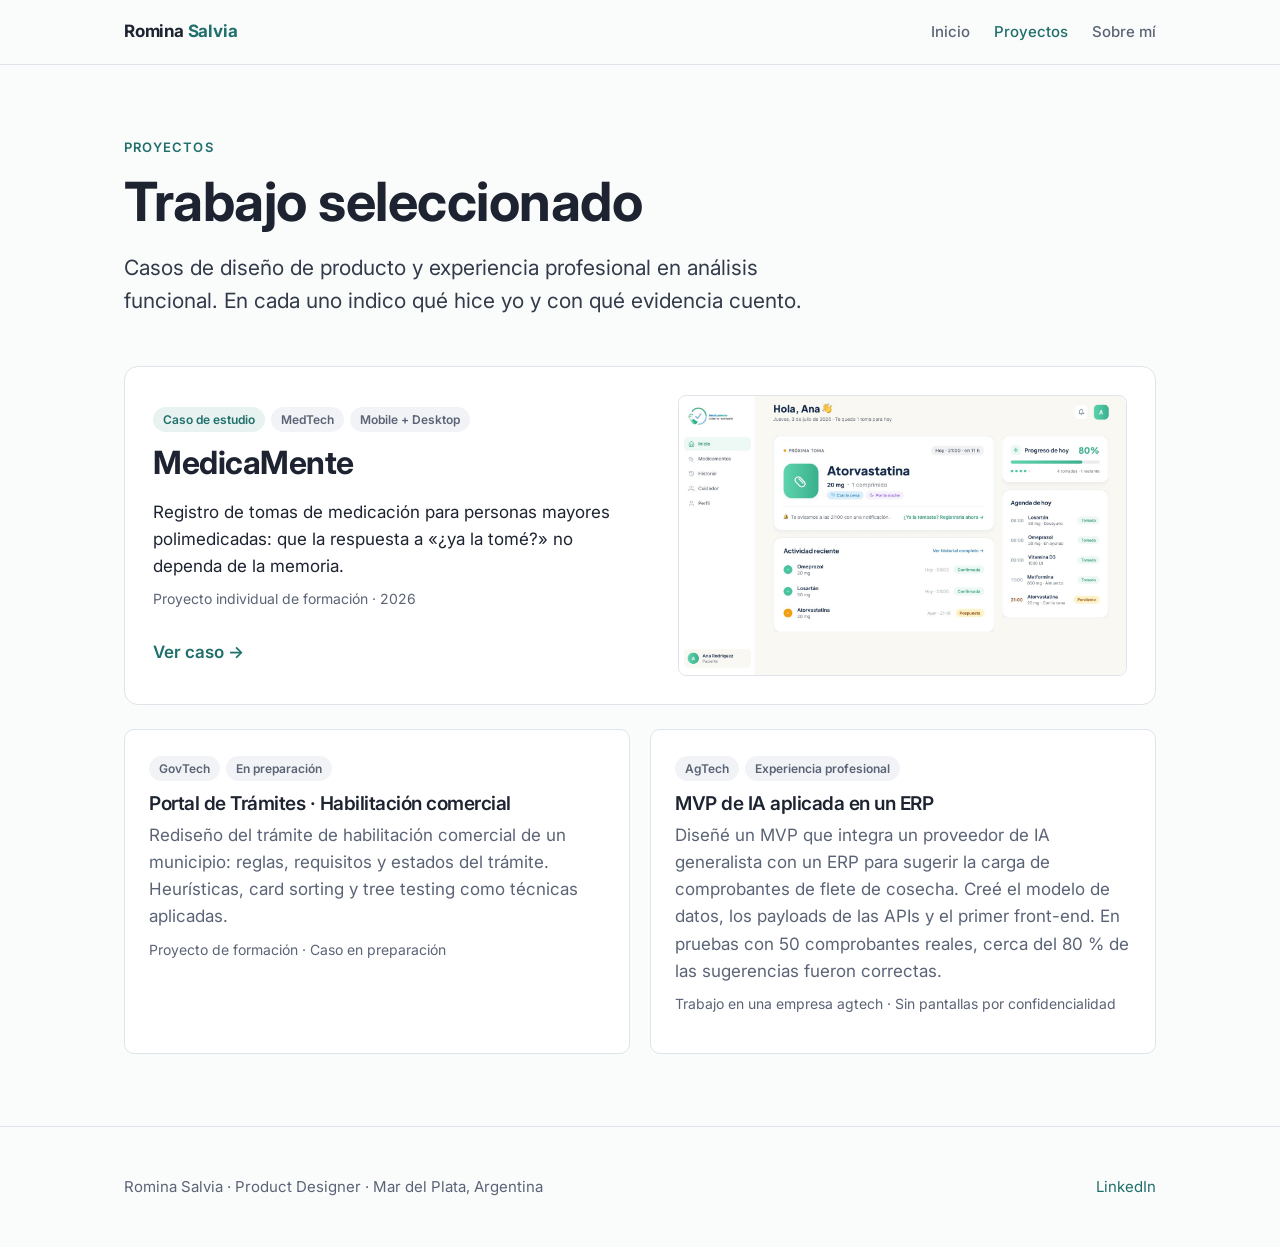
==== proyectos/index.html @ fd0e7888 "Add files via upload" ====
<!doctype html><html lang="es"><head><meta charset="utf-8"><meta name="viewport" content="width=device-width,initial-scale=1">
<title>Proyectos · Romina Salvia</title><meta name="description" content="Casos de diseño de producto de Romina Salvia.">
<link rel="preconnect" href="https://fonts.googleapis.com"><link rel="preconnect" href="https://fonts.gstatic.com" crossorigin>
<link href="https://fonts.googleapis.com/css2?family=Inter:wght@400;500;600;700&display=swap" rel="stylesheet">
<link rel="stylesheet" href="../assets/style.css"></head><body>
<header class="site-head"><div class="wrap"><a class="brand" href="../index.html">Romina <span>Salvia</span></a><nav class="nav"><a href="../index.html">Inicio</a><a href="../proyectos/index.html" aria-current=page>Proyectos</a><a href="../sobre-mi.html">Sobre mí</a></nav></div></header>
<main>
<section class="case-hero"><div class="wrap">
<p class="eyebrow">Proyectos</p><h1>Trabajo seleccionado</h1>
<p class="lead" style="margin-top:16px">Casos de diseño de producto y experiencia profesional en análisis funcional. En cada uno indico qué hice yo y con qué evidencia cuento.</p>
</div></section>
<section style="padding-top:0;border-top:0"><div class="wrap" style="display:grid;gap:24px">
<a class="project" href="medicamente.html">
<div><span class="badge teal">Caso de estudio</span><span class="badge">MedTech</span><span class="badge">Mobile + Desktop</span>
<h2 style="margin-top:12px">MedicaMente</h2>
<p>Registro de tomas de medicación para personas mayores polimedicadas: que la respuesta a «¿ya la tomé?» no dependa de la memoria.</p>
<p class="meta">Proyecto individual de formación · 2026</p><span class="more">Ver caso →</span></div>
<img src="../img/mm_d1_home_desktop.jpg" alt="Inicio desktop de MedicaMente" loading="lazy"></a>
<div class="grid-2">
<div class="card"><span class="badge">GovTech</span><span class="badge">En preparación</span>
<h3 style="margin-top:12px">Portal de Trámites · Habilitación comercial</h3>
<p class="mute">Rediseño del trámite de habilitación comercial de un municipio: reglas, requisitos y estados del trámite. Heurísticas, card sorting y tree testing como técnicas aplicadas.</p>
<p class="meta">Proyecto de formación · Caso en preparación</p></div>
<div class="card"><span class="badge">AgTech</span><span class="badge">Experiencia profesional</span>
<h3 style="margin-top:12px">MVP de IA aplicada en un ERP</h3>
<p class="mute">Diseñé un MVP que integra un proveedor de IA generalista con un ERP para sugerir la carga de comprobantes de flete de cosecha. Creé el modelo de datos, los payloads de las APIs y el primer front-end. En pruebas con 50 comprobantes reales, cerca del 80&nbsp;% de las sugerencias fueron correctas.</p>
<p class="meta">Trabajo en una empresa agtech · Sin pantallas por confidencialidad</p></div>
</div></div></section>
</main>
<footer class="site-foot"><div class="wrap"><span>Romina Salvia · Product Designer · Mar del Plata, Argentina</span><span><a href="https://www.linkedin.com/in/rominasalvia" target="_blank" rel="noopener">LinkedIn</a></span></div></footer>
</body></html>
---- assets/style.css ----
:root{
  --teal:#1F6F6B; --teal-2:#2A8A84; --teal-soft:#E8F2F1; --ink:#1D2330; --mute:#5B6476;
  --line:#DFE3EA; --bg:#FAFBFB; --card:#FFFFFF; --amber:#B4641E;
  --radius:10px; --max:1080px;
}
*{box-sizing:border-box;margin:0;padding:0}
html{scroll-behavior:smooth}
body{font-family:'Inter',system-ui,sans-serif;color:var(--ink);background:var(--bg);line-height:1.6;font-size:17px;-webkit-font-smoothing:antialiased}
img{max-width:100%;display:block}
a{color:var(--teal);text-decoration:none}
a:hover{text-decoration:underline}
.wrap{max-width:var(--max);margin:0 auto;padding:0 24px}

/* header */
.site-head{position:sticky;top:0;z-index:10;background:rgba(250,251,251,.92);backdrop-filter:blur(8px);border-bottom:1px solid var(--line)}
.site-head .wrap{display:flex;align-items:center;justify-content:space-between;height:64px}
.brand{font-weight:700;color:var(--ink);letter-spacing:-.2px}
.brand span{color:var(--teal)}
.nav{display:flex;gap:24px;font-size:15px}
.nav a{color:var(--mute);font-weight:500}
.nav a[aria-current=page]{color:var(--teal)}

/* type */
h1,h2,h3{letter-spacing:-.5px;line-height:1.2}
h1{font-size:clamp(34px,5vw,54px);font-weight:700}
h2{font-size:clamp(24px,3vw,32px);font-weight:700;margin-bottom:16px}
h3{font-size:19px;font-weight:600;margin-bottom:6px}
.eyebrow{font-size:13px;font-weight:600;letter-spacing:1.2px;text-transform:uppercase;color:var(--teal);margin-bottom:12px}
.lead{font-size:clamp(18px,2vw,21px);color:#333B4A;max-width:720px}
.mute{color:var(--mute)}
section{padding:72px 0}
section+section{border-top:1px solid var(--line)}

/* hero */
.hero{padding:96px 0 80px}
.hero h1{margin-bottom:12px}
.hero .role{font-size:clamp(20px,2.4vw,26px);font-weight:600;color:var(--teal);margin-bottom:20px}
.tags{display:flex;flex-wrap:wrap;gap:8px;margin:24px 0 32px}
.tag{font-size:14px;font-weight:600;padding:6px 12px;border-radius:999px;background:var(--teal-soft);color:var(--teal)}
.btns{display:flex;flex-wrap:wrap;gap:12px}
.btn{display:inline-block;padding:12px 22px;border-radius:8px;font-weight:600;font-size:16px}
.btn-primary{background:var(--teal);color:#fff}
.btn-primary:hover{background:var(--teal-2);text-decoration:none}
.btn-ghost{border:1.5px solid var(--line);color:var(--ink)}
.btn-ghost:hover{border-color:var(--teal);text-decoration:none}

/* grids & cards */
.grid-3{display:grid;grid-template-columns:repeat(3,1fr);gap:20px}
.grid-2{display:grid;grid-template-columns:repeat(2,1fr);gap:20px}
.card{background:var(--card);border:1px solid var(--line);border-radius:var(--radius);padding:24px}
.pillar{border-top:3px solid var(--teal)}
.pillar .n{font-size:12px;font-weight:700;color:var(--teal);letter-spacing:1px}
.project{display:grid;grid-template-columns:1.1fr 1fr;gap:32px;align-items:center;background:var(--card);border:1px solid var(--line);border-radius:14px;padding:28px;color:var(--ink)}
.project:hover{border-color:var(--teal);text-decoration:none}
.project img{border-radius:8px;border:1px solid var(--line)}
.meta{font-size:14px;color:var(--mute);margin:8px 0 14px}
.badge{display:inline-block;font-size:12px;font-weight:600;padding:3px 10px;border-radius:999px;background:#F1F3F6;color:var(--mute);margin-right:6px}
.badge.teal{background:var(--teal-soft);color:var(--teal)}
.more{font-weight:600;color:var(--teal);margin-top:14px;display:inline-block}

/* case study */
.case-hero{padding:72px 0 48px}
.facts{display:grid;grid-template-columns:repeat(4,1fr);gap:16px;margin-top:32px}
.fact{border-left:3px solid var(--teal);padding:4px 0 4px 14px}
.fact b{display:block;font-size:13px;color:var(--mute);font-weight:600;text-transform:uppercase;letter-spacing:.6px}
.results{background:var(--teal);color:#fff;border-radius:14px;padding:32px}
.results h2{color:#fff}
.results ul{list-style:none;display:grid;grid-template-columns:repeat(2,1fr);gap:18px}
.results li{background:rgba(255,255,255,.1);border-radius:10px;padding:16px 18px}
.results li b{display:block;font-size:26px;letter-spacing:-.5px}
.results .note{font-size:14px;opacity:.85;margin-top:16px}
.prose p{margin-bottom:14px;max-width:760px}
.prose ul{margin:0 0 14px 20px;max-width:760px}
.prose li{margin-bottom:6px}
.steps{display:grid;grid-template-columns:repeat(4,1fr);gap:16px;margin-top:8px}
.step .k{font-size:12px;font-weight:700;color:var(--teal);letter-spacing:1px}
.screens{display:grid;grid-template-columns:repeat(3,1fr);gap:20px;margin:24px 0}
.screens figure{background:#EEF1F2;border-radius:14px;padding:16px}
.screens img{border-radius:10px;box-shadow:0 4px 18px rgba(29,35,48,.12);margin:0 auto;max-height:560px;width:auto}
figcaption{font-size:14px;color:var(--mute);margin-top:10px;text-align:center}
.wide{border-radius:12px;border:1px solid var(--line);margin:20px 0 6px}
table{width:100%;border-collapse:collapse;font-size:15px;margin-top:12px}
th{text-align:left;font-size:12px;letter-spacing:.6px;text-transform:uppercase;color:var(--mute);border-bottom:2px solid var(--ink);padding:8px}
td{border-bottom:1px solid var(--line);padding:10px 8px;vertical-align:top}
.sev{font-size:12px;font-weight:700;padding:3px 8px;border-radius:6px;white-space:nowrap}
.sev.c{background:#FDE8E6;color:#A23B2C}.sev.m{background:#FFF3DC;color:var(--amber)}.sev.n{background:#F1F3F6;color:var(--mute)}
.callout{border-left:3px solid var(--amber);background:#FFF8EE;padding:14px 18px;border-radius:0 8px 8px 0;font-size:15px;margin:16px 0;max-width:820px}
.toc{display:flex;flex-wrap:wrap;gap:8px;margin-top:24px}
.toc a{font-size:14px;padding:6px 12px;border:1px solid var(--line);border-radius:999px;color:var(--mute)}

/* footer */
.site-foot{padding:48px 0;border-top:1px solid var(--line);font-size:15px;color:var(--mute)}
.site-foot .wrap{display:flex;justify-content:space-between;flex-wrap:wrap;gap:12px}

@media (max-width:820px){
  body{font-size:16px}
  .wrap{padding:0 16px}
  .nav{gap:14px;font-size:14px}
  .grid-3,.grid-2,.project,.facts,.steps,.results ul{grid-template-columns:1fr}
  .screens{grid-template-columns:1fr}
  .hero{padding:56px 0 48px}
  section{padding:48px 0}
  table{font-size:14px;display:block;overflow-x:auto}
}
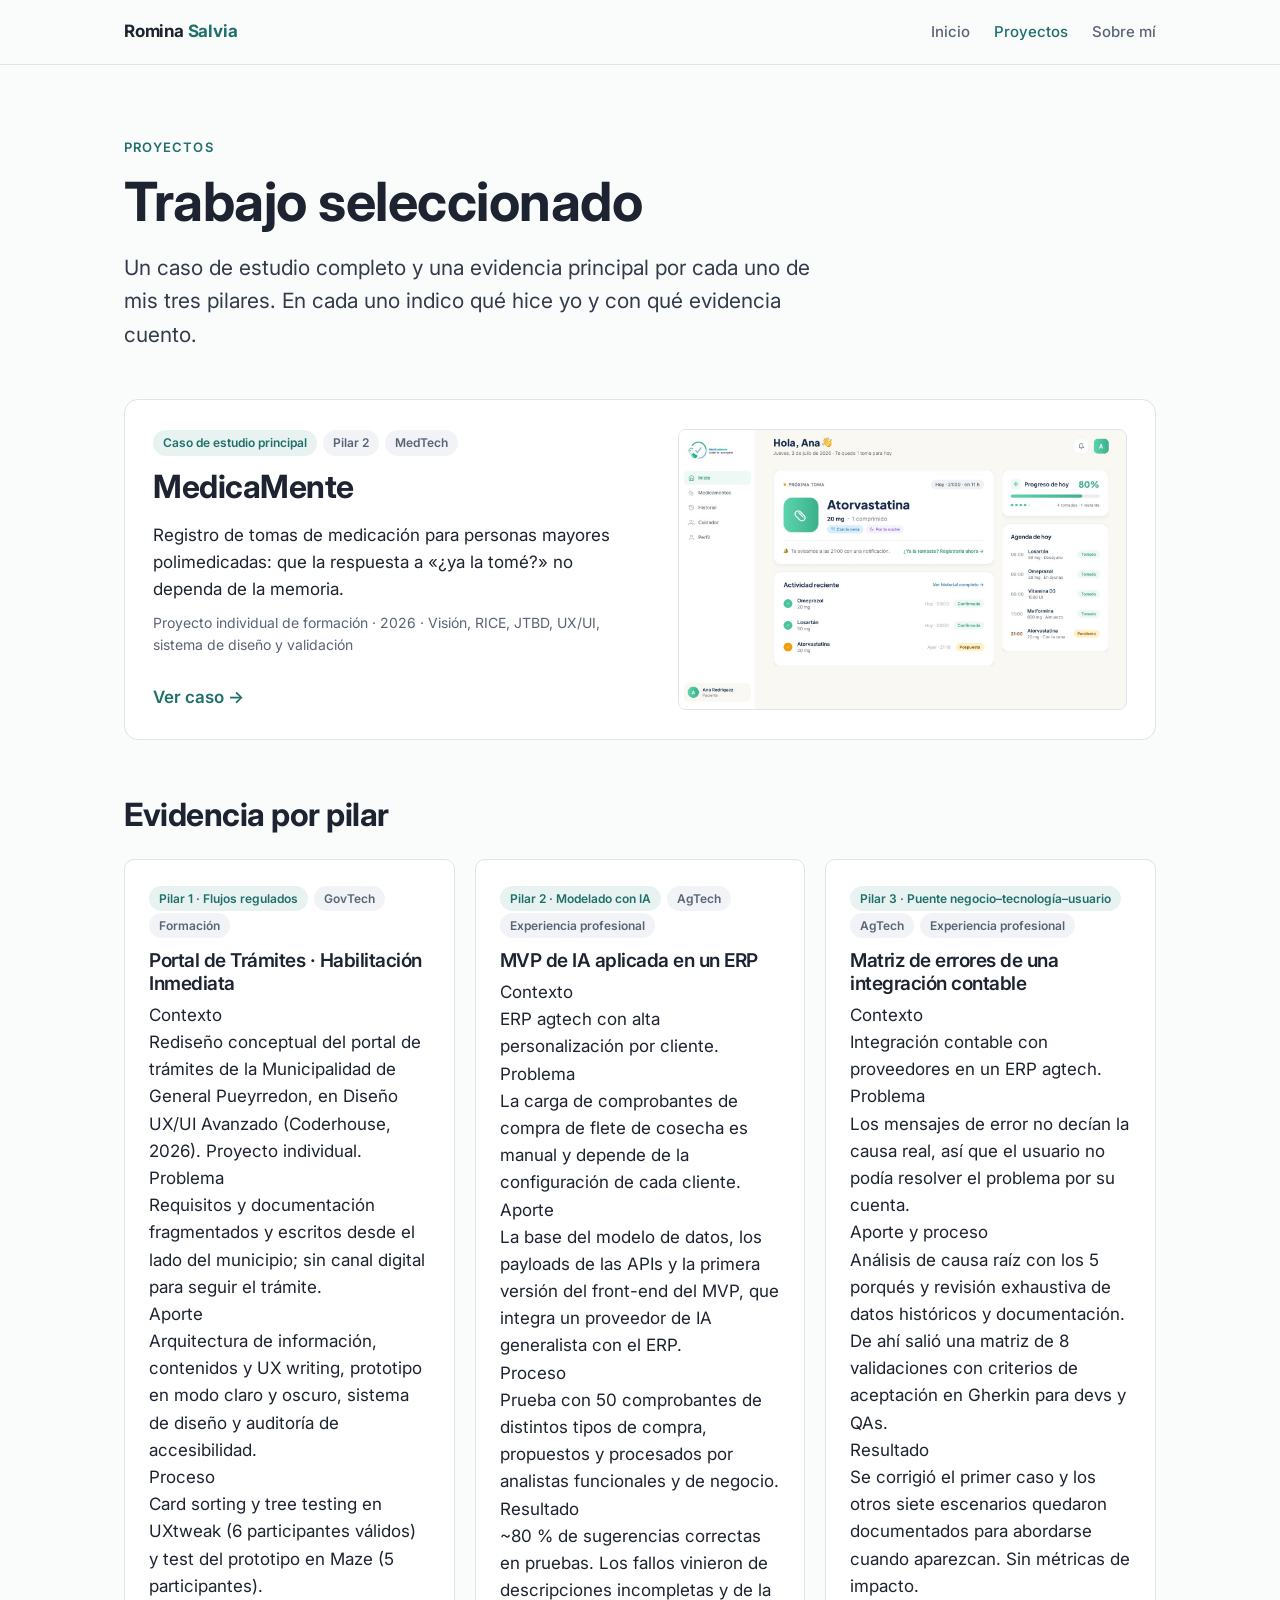
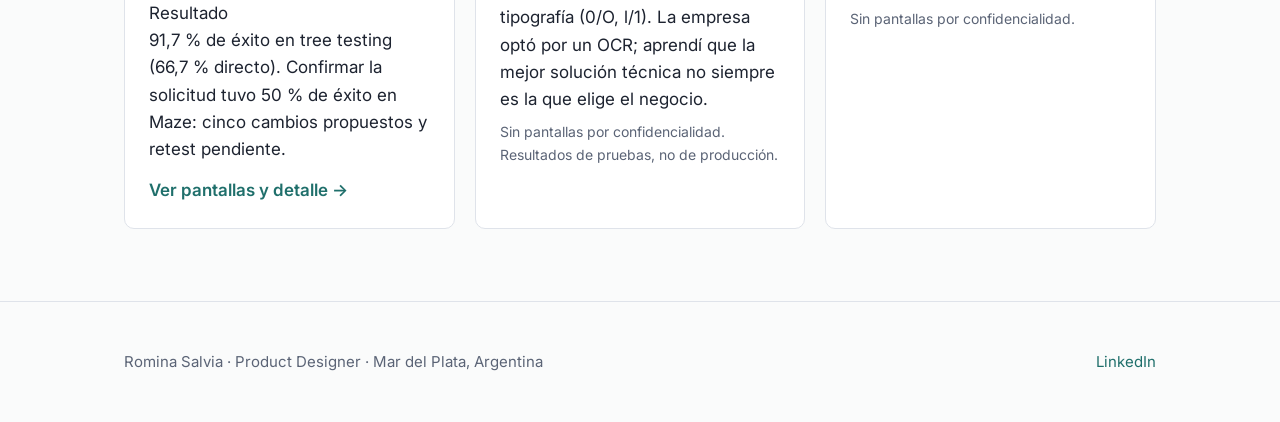
==== commit 758cc318: "Proyectos: evidencia por pilar y mini caso del Portal" ====
--- a/proyectos/index.html
+++ b/proyectos/index.html
@@ -7,24 +7,20 @@
 <main>
 <section class="case-hero"><div class="wrap">
 <p class="eyebrow">Proyectos</p><h1>Trabajo seleccionado</h1>
-<p class="lead" style="margin-top:16px">Casos de diseño de producto y experiencia profesional en análisis funcional. En cada uno indico qué hice yo y con qué evidencia cuento.</p>
+<p class="lead" style="margin-top:16px">Un caso de estudio completo y una evidencia principal por cada uno de mis tres pilares. En cada uno indico qué hice yo y con qué evidencia cuento.</p>
 </div></section>
 <section style="padding-top:0;border-top:0"><div class="wrap" style="display:grid;gap:24px">
 <a class="project" href="medicamente.html">
-<div><span class="badge teal">Caso de estudio</span><span class="badge">MedTech</span><span class="badge">Mobile + Desktop</span>
+<div><span class="badge teal">Caso de estudio principal</span><span class="badge">Pilar 2</span><span class="badge">MedTech</span>
 <h2 style="margin-top:12px">MedicaMente</h2>
 <p>Registro de tomas de medicación para personas mayores polimedicadas: que la respuesta a «¿ya la tomé?» no dependa de la memoria.</p>
-<p class="meta">Proyecto individual de formación · 2026</p><span class="more">Ver caso →</span></div>
+<p class="meta">Proyecto individual de formación · 2026 · Visión, RICE, JTBD, UX/UI, sistema de diseño y validación</p><span class="more">Ver caso →</span></div>
 <img src="../img/mm_d1_home_desktop.jpg" alt="Inicio desktop de MedicaMente" loading="lazy"></a>
-<div class="grid-2">
-<div class="card"><span class="badge">GovTech</span><span class="badge">En preparación</span>
-<h3 style="margin-top:12px">Portal de Trámites · Habilitación comercial</h3>
-<p class="mute">Rediseño del trámite de habilitación comercial de un municipio: reglas, requisitos y estados del trámite. Heurísticas, card sorting y tree testing como técnicas aplicadas.</p>
-<p class="meta">Proyecto de formación · Caso en preparación</p></div>
-<div class="card"><span class="badge">AgTech</span><span class="badge">Experiencia profesional</span>
-<h3 style="margin-top:12px">MVP de IA aplicada en un ERP</h3>
-<p class="mute">Diseñé un MVP que integra un proveedor de IA generalista con un ERP para sugerir la carga de comprobantes de flete de cosecha. Creé el modelo de datos, los payloads de las APIs y el primer front-end. En pruebas con 50 comprobantes reales, cerca del 80&nbsp;% de las sugerencias fueron correctas.</p>
-<p class="meta">Trabajo en una empresa agtech · Sin pantallas por confidencialidad</p></div>
+<h2 style="margin:32px 0 0">Evidencia por pilar</h2>
+<div class="grid-3">
+<article class="card mini" id="portal"><span class="badge teal">Pilar 1 · Flujos regulados</span><span class="badge">GovTech</span><span class="badge">Formación</span><h3 style="margin-top:12px">Portal de Trámites · Habilitación Inmediata</h3><dl><div><dt>Contexto</dt><dd>Rediseño conceptual del portal de trámites de la Municipalidad de General Pueyrredon, en Diseño UX/UI Avanzado (Coderhouse, 2026). Proyecto individual.</dd></div><div><dt>Problema</dt><dd>Requisitos y documentación fragmentados y escritos desde el lado del municipio; sin canal digital para seguir el trámite.</dd></div><div><dt>Aporte</dt><dd>Arquitectura de información, contenidos y UX writing, prototipo en modo claro y oscuro, sistema de diseño y auditoría de accesibilidad.</dd></div><div><dt>Proceso</dt><dd>Card sorting y tree testing en UXtweak (6 participantes válidos) y test del prototipo en Maze (5 participantes).</dd></div><div><dt>Resultado</dt><dd>91,7 % de éxito en tree testing (66,7 % directo). Confirmar la solicitud tuvo 50 % de éxito en Maze: cinco cambios propuestos y retest pendiente.</dd></div></dl><a class="more" href="portal-tramites.html">Ver pantallas y detalle →</a></article>
+<article class="card mini" id="mvp-ia"><span class="badge teal">Pilar 2 · Modelado con IA</span><span class="badge">AgTech</span><span class="badge">Experiencia profesional</span><h3 style="margin-top:12px">MVP de IA aplicada en un ERP</h3><dl><div><dt>Contexto</dt><dd>ERP agtech con alta personalización por cliente.</dd></div><div><dt>Problema</dt><dd>La carga de comprobantes de compra de flete de cosecha es manual y depende de la configuración de cada cliente.</dd></div><div><dt>Aporte</dt><dd>La base del modelo de datos, los payloads de las APIs y la primera versión del front-end del MVP, que integra un proveedor de IA generalista con el ERP.</dd></div><div><dt>Proceso</dt><dd>Prueba con 50 comprobantes de distintos tipos de compra, propuestos y procesados por analistas funcionales y de negocio.</dd></div><div><dt>Resultado</dt><dd>~80 % de sugerencias correctas en pruebas. Los fallos vinieron de descripciones incompletas y de la tipografía (0/O, l/1). La empresa optó por un OCR; aprendí que la mejor solución técnica no siempre es la que elige el negocio.</dd></div></dl><p class="meta">Sin pantallas por confidencialidad. Resultados de pruebas, no de producción.</p></article>
+<article class="card mini" id="matriz"><span class="badge teal">Pilar 3 · Puente negocio–tecnología–usuario</span><span class="badge">AgTech</span><span class="badge">Experiencia profesional</span><h3 style="margin-top:12px">Matriz de errores de una integración contable</h3><dl><div><dt>Contexto</dt><dd>Integración contable con proveedores en un ERP agtech.</dd></div><div><dt>Problema</dt><dd>Los mensajes de error no decían la causa real, así que el usuario no podía resolver el problema por su cuenta.</dd></div><div><dt>Aporte y proceso</dt><dd>Análisis de causa raíz con los 5 porqués y revisión exhaustiva de datos históricos y documentación. De ahí salió una matriz de 8 validaciones con criterios de aceptación en Gherkin para devs y QAs.</dd></div><div><dt>Resultado</dt><dd>Se corrigió el primer caso y los otros siete escenarios quedaron documentados para abordarse cuando aparezcan. Sin métricas de impacto.</dd></div></dl><p class="meta">Sin pantallas por confidencialidad.</p></article>
 </div></div></section>
 </main>
 <footer class="site-foot"><div class="wrap"><span>Romina Salvia · Product Designer · Mar del Plata, Argentina</span><span><a href="https://www.linkedin.com/in/rominasalvia" target="_blank" rel="noopener">LinkedIn</a></span></div></footer>
--- a/assets/style.css
+++ b/assets/style.css
@@ -33,7 +33,11 @@
 
 /* hero */
 .hero{padding:96px 0 80px}
-.hero h1{margin-bottom:12px}
+.hero h1{margin-bottom:16px}
+.story{font-size:clamp(28px,4vw,44px)}
+.story span{display:block;margin-bottom:6px}
+.story span:nth-child(2){color:var(--mute);font-weight:600}
+.story span:nth-child(3){color:var(--teal)}
 .hero .role{font-size:clamp(20px,2.4vw,26px);font-weight:600;color:var(--teal);margin-bottom:20px}
 .tags{display:flex;flex-wrap:wrap;gap:8px;margin:24px 0 32px}
 .tag{font-size:14px;font-weight:600;padding:6px 12px;border-radius:999px;background:var(--teal-soft);color:var(--teal)}
@@ -74,7 +78,7 @@
 .prose li{margin-bottom:6px}
 .steps{display:grid;grid-template-columns:repeat(4,1fr);gap:16px;margin-top:8px}
 .step .k{font-size:12px;font-weight:700;color:var(--teal);letter-spacing:1px}
-.screens{display:grid;grid-template-columns:repeat(3,1fr);gap:20px;margin:24px 0}
+.screens{display:grid;grid-template-columns:repeat(4,1fr);gap:20px;margin:24px 0}
 .screens figure{background:#EEF1F2;border-radius:14px;padding:16px}
 .screens img{border-radius:10px;box-shadow:0 4px 18px rgba(29,35,48,.12);margin:0 auto;max-height:560px;width:auto}
 figcaption{font-size:14px;color:var(--mute);margin-top:10px;text-align:center}
@@ -97,7 +101,7 @@
   .wrap{padding:0 16px}
   .nav{gap:14px;font-size:14px}
   .grid-3,.grid-2,.project,.facts,.steps,.results ul{grid-template-columns:1fr}
-  .screens{grid-template-columns:1fr}
+  .screens{grid-template-columns:1fr 1fr}
   .hero{padding:56px 0 48px}
   section{padding:48px 0}
   table{font-size:14px;display:block;overflow-x:auto}
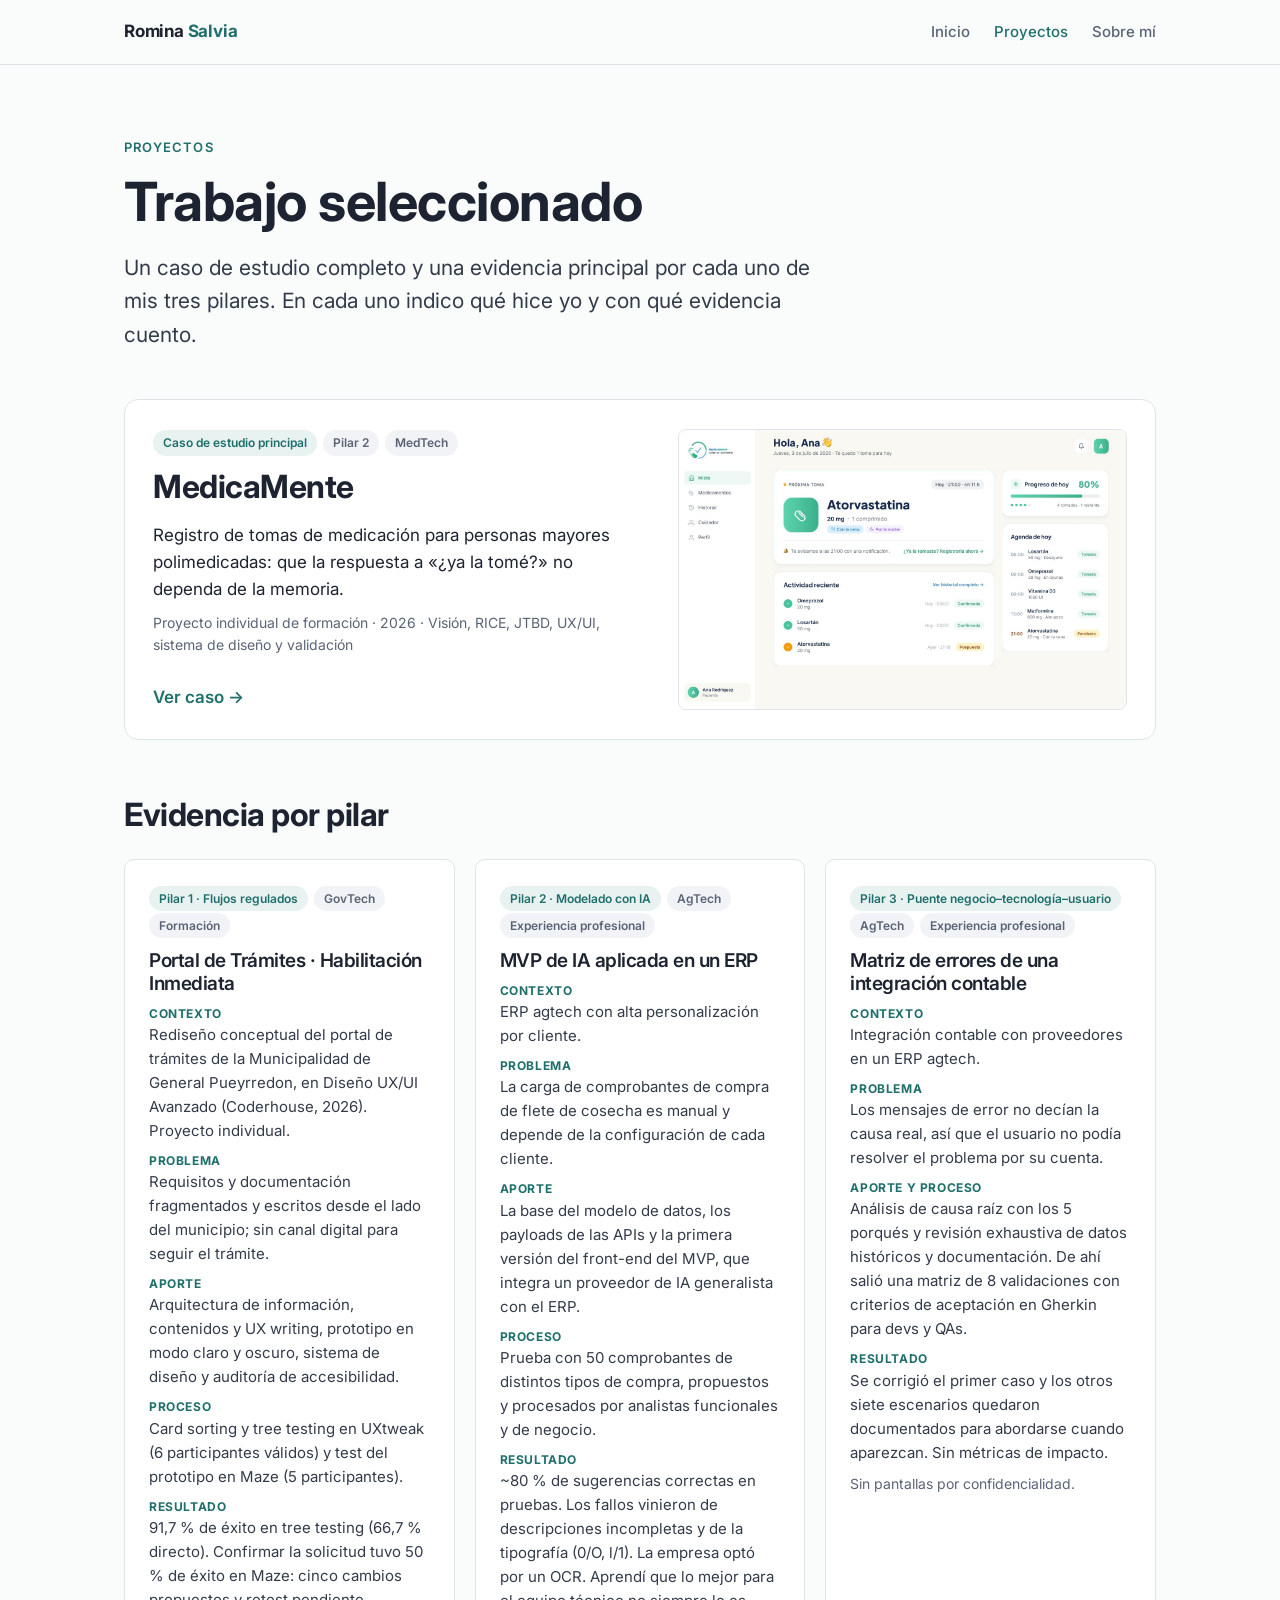
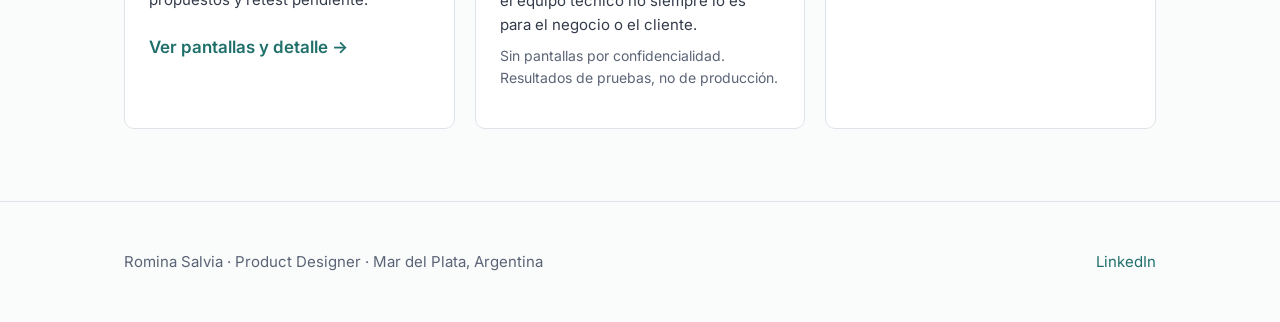
==== commit f3ed95a4: "Proyectos: aprendizaje del MVP de IA" ====
--- a/proyectos/index.html
+++ b/proyectos/index.html
@@ -19,7 +19,7 @@
 <h2 style="margin:32px 0 0">Evidencia por pilar</h2>
 <div class="grid-3">
 <article class="card mini" id="portal"><span class="badge teal">Pilar 1 · Flujos regulados</span><span class="badge">GovTech</span><span class="badge">Formación</span><h3 style="margin-top:12px">Portal de Trámites · Habilitación Inmediata</h3><dl><div><dt>Contexto</dt><dd>Rediseño conceptual del portal de trámites de la Municipalidad de General Pueyrredon, en Diseño UX/UI Avanzado (Coderhouse, 2026). Proyecto individual.</dd></div><div><dt>Problema</dt><dd>Requisitos y documentación fragmentados y escritos desde el lado del municipio; sin canal digital para seguir el trámite.</dd></div><div><dt>Aporte</dt><dd>Arquitectura de información, contenidos y UX writing, prototipo en modo claro y oscuro, sistema de diseño y auditoría de accesibilidad.</dd></div><div><dt>Proceso</dt><dd>Card sorting y tree testing en UXtweak (6 participantes válidos) y test del prototipo en Maze (5 participantes).</dd></div><div><dt>Resultado</dt><dd>91,7 % de éxito en tree testing (66,7 % directo). Confirmar la solicitud tuvo 50 % de éxito en Maze: cinco cambios propuestos y retest pendiente.</dd></div></dl><a class="more" href="portal-tramites.html">Ver pantallas y detalle →</a></article>
-<article class="card mini" id="mvp-ia"><span class="badge teal">Pilar 2 · Modelado con IA</span><span class="badge">AgTech</span><span class="badge">Experiencia profesional</span><h3 style="margin-top:12px">MVP de IA aplicada en un ERP</h3><dl><div><dt>Contexto</dt><dd>ERP agtech con alta personalización por cliente.</dd></div><div><dt>Problema</dt><dd>La carga de comprobantes de compra de flete de cosecha es manual y depende de la configuración de cada cliente.</dd></div><div><dt>Aporte</dt><dd>La base del modelo de datos, los payloads de las APIs y la primera versión del front-end del MVP, que integra un proveedor de IA generalista con el ERP.</dd></div><div><dt>Proceso</dt><dd>Prueba con 50 comprobantes de distintos tipos de compra, propuestos y procesados por analistas funcionales y de negocio.</dd></div><div><dt>Resultado</dt><dd>~80 % de sugerencias correctas en pruebas. Los fallos vinieron de descripciones incompletas y de la tipografía (0/O, l/1). La empresa optó por un OCR; aprendí que la mejor solución técnica no siempre es la que elige el negocio.</dd></div></dl><p class="meta">Sin pantallas por confidencialidad. Resultados de pruebas, no de producción.</p></article>
+<article class="card mini" id="mvp-ia"><span class="badge teal">Pilar 2 · Modelado con IA</span><span class="badge">AgTech</span><span class="badge">Experiencia profesional</span><h3 style="margin-top:12px">MVP de IA aplicada en un ERP</h3><dl><div><dt>Contexto</dt><dd>ERP agtech con alta personalización por cliente.</dd></div><div><dt>Problema</dt><dd>La carga de comprobantes de compra de flete de cosecha es manual y depende de la configuración de cada cliente.</dd></div><div><dt>Aporte</dt><dd>La base del modelo de datos, los payloads de las APIs y la primera versión del front-end del MVP, que integra un proveedor de IA generalista con el ERP.</dd></div><div><dt>Proceso</dt><dd>Prueba con 50 comprobantes de distintos tipos de compra, propuestos y procesados por analistas funcionales y de negocio.</dd></div><div><dt>Resultado</dt><dd>~80 % de sugerencias correctas en pruebas. Los fallos vinieron de descripciones incompletas y de la tipografía (0/O, l/1). La empresa optó por un OCR. Aprendí que lo mejor para el equipo técnico no siempre lo es para el negocio o el cliente.</dd></div></dl><p class="meta">Sin pantallas por confidencialidad. Resultados de pruebas, no de producción.</p></article>
 <article class="card mini" id="matriz"><span class="badge teal">Pilar 3 · Puente negocio–tecnología–usuario</span><span class="badge">AgTech</span><span class="badge">Experiencia profesional</span><h3 style="margin-top:12px">Matriz de errores de una integración contable</h3><dl><div><dt>Contexto</dt><dd>Integración contable con proveedores en un ERP agtech.</dd></div><div><dt>Problema</dt><dd>Los mensajes de error no decían la causa real, así que el usuario no podía resolver el problema por su cuenta.</dd></div><div><dt>Aporte y proceso</dt><dd>Análisis de causa raíz con los 5 porqués y revisión exhaustiva de datos históricos y documentación. De ahí salió una matriz de 8 validaciones con criterios de aceptación en Gherkin para devs y QAs.</dd></div><div><dt>Resultado</dt><dd>Se corrigió el primer caso y los otros siete escenarios quedaron documentados para abordarse cuando aparezcan. Sin métricas de impacto.</dd></div></dl><p class="meta">Sin pantallas por confidencialidad.</p></article>
 </div></div></section>
 </main>
--- a/assets/style.css
+++ b/assets/style.css
@@ -106,3 +106,8 @@
   section{padding:48px 0}
   table{font-size:14px;display:block;overflow-x:auto}
 }
+.ev{font-size:15px;margin-top:12px;color:var(--ink)}
+.mini dl{margin-top:8px}
+.mini dl div{margin-bottom:8px}
+.mini dt{font-size:12px;font-weight:700;letter-spacing:.6px;text-transform:uppercase;color:var(--teal)}
+.mini dd{font-size:15px;color:#333B4A}
